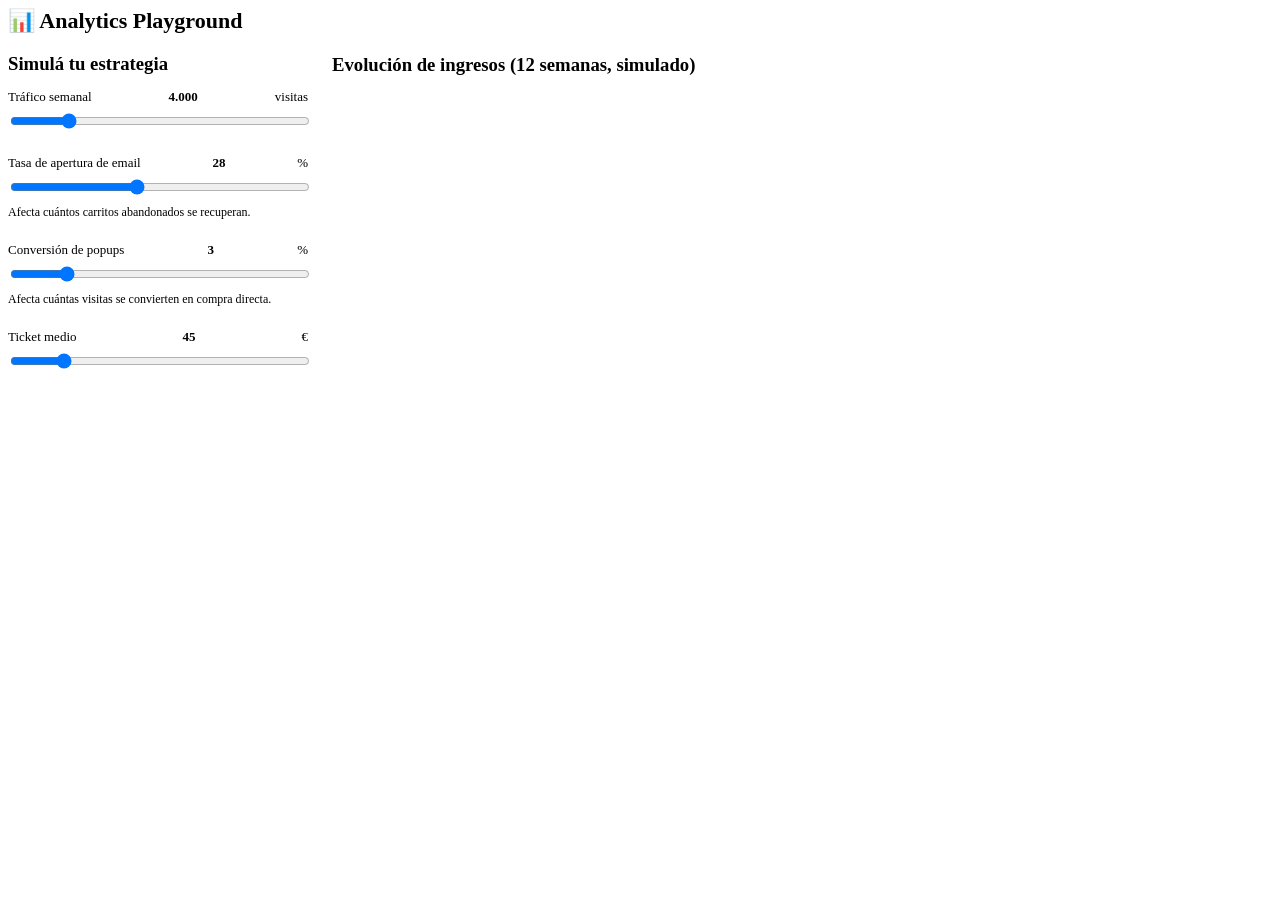
==== analytics-playground.html @ df970a4e "Add files via upload" ====
<!DOCTYPE html>
<html lang="es">
<head>
<meta charset="UTF-8" />
<meta name="viewport" content="width=device-width, initial-scale=1.0" />
<title>Flowmatic Demo — Analytics Playground</title>
<link rel="stylesheet" href="../css/tokens.css" />
<link rel="stylesheet" href="../css/layout.css" />
<link rel="stylesheet" href="../css/components.css" />
<style>
  .ap-layout { display: grid; grid-template-columns: 300px 1fr; gap: 24px; }
  @media (max-width: 900px) { .ap-layout { grid-template-columns: 1fr; } }
  .ap-slider-row { margin-bottom: 22px; }
  .ap-slider-row label { display: flex; justify-content: space-between; font-size: 13px; margin-bottom: 6px; color: var(--color-text-body); }
  .ap-slider-row output { color: var(--color-primary); font-weight: 600; }
  .ap-slider-row input[type="range"] { width: 100%; }
  .ap-chart { width: 100%; height: 120px; }
  .ap-chart path { fill: none; stroke: var(--color-primary); stroke-width: 2.5; }
  .ap-explain { font-size: 12px; color: var(--color-text-muted); margin-top: 6px; }
</style>
</head>
<body>
  <div class="app-shell">
    <aside class="sidebar" id="sidebar-root"></aside>
    <main class="main">
      <header class="topbar">
        <h1 class="page-title" style="margin:0; font-size:22px;">📊 Analytics Playground</h1>
      </header>
      <div class="content ap-layout">
        <div class="card">
          <h3 style="margin-bottom:14px;">Simulá tu estrategia</h3>
          <div class="ap-slider-row">
            <label>Tráfico semanal <output id="out-traffic">4.000</output> visitas</label>
            <input type="range" id="in-traffic" min="500" max="20000" step="100" value="4000" />
          </div>
          <div class="ap-slider-row">
            <label>Tasa de apertura de email <output id="out-open">28</output>%</label>
            <input type="range" id="in-open" min="5" max="60" step="1" value="28" />
            <div class="ap-explain">Afecta cuántos carritos abandonados se recuperan.</div>
          </div>
          <div class="ap-slider-row">
            <label>Conversión de popups <output id="out-popup">3</output>%</label>
            <input type="range" id="in-popup" min="0.5" max="15" step="0.5" value="3" />
            <div class="ap-explain">Afecta cuántas visitas se convierten en compra directa.</div>
          </div>
          <div class="ap-slider-row">
            <label>Ticket medio <output id="out-ticket">45</output>€</label>
            <input type="range" id="in-ticket" min="15" max="200" step="5" value="45" />
          </div>
        </div>

        <div>
          <div class="grid grid--3" id="ap-kpis"></div>
          <div class="card" style="margin-top:20px;">
            <h3 style="margin-bottom:10px;">Evolución de ingresos (12 semanas, simulado)</h3>
            <svg class="ap-chart" id="ap-svg" viewBox="0 0 400 120" preserveAspectRatio="none"></svg>
          </div>
        </div>
      </div>
    </main>
  </div>

  <script src="../js/icons.js"></script>
  <script src="../js/app.js"></script>
  <script src="../js/fake-data.js"></script>
  <script src="../js/analytics-playground.js"></script>
  <script>initShell({ base: "../", active: "analytics" });</script>
</body>
</html>
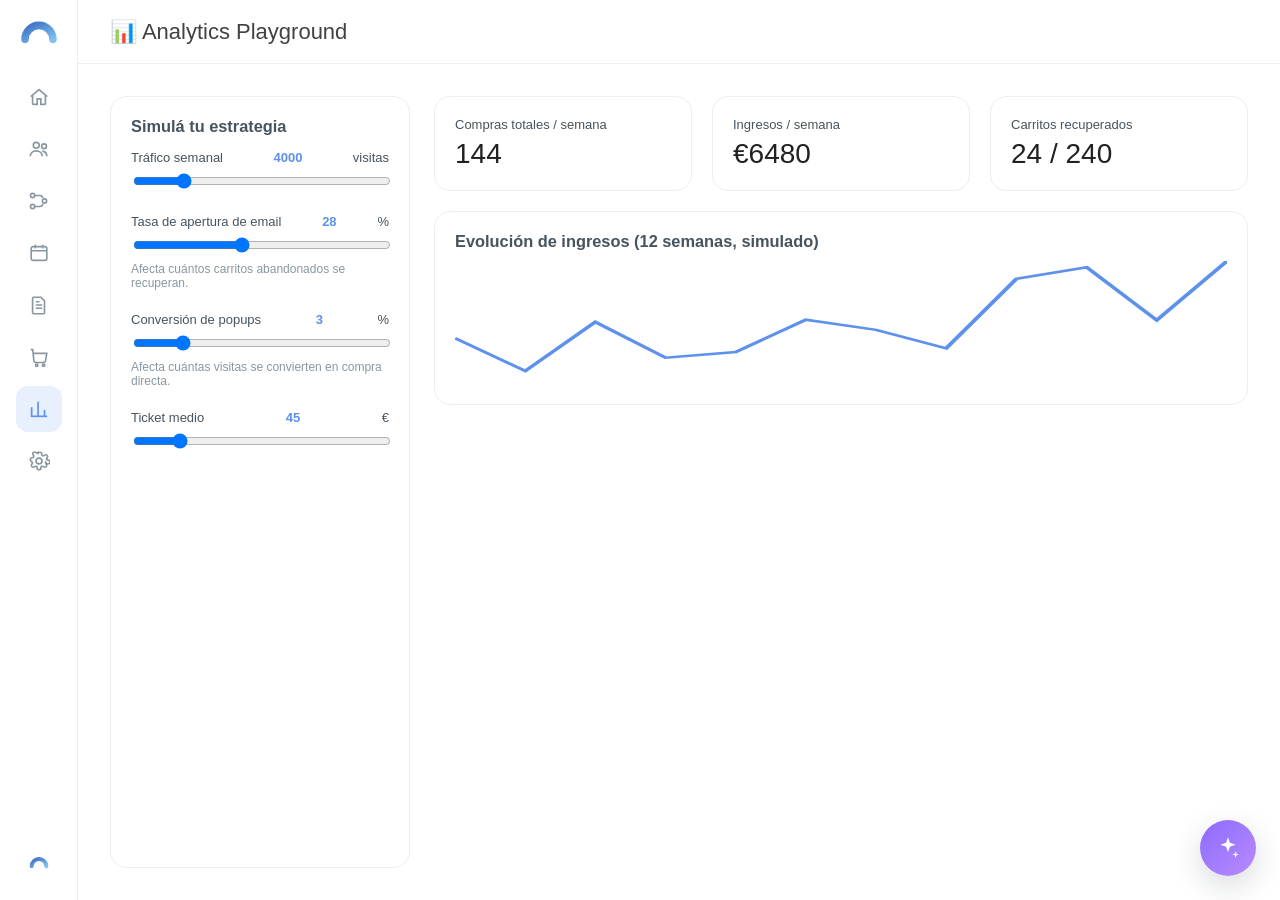
==== commit 1da15d7b: "Add files via upload" ====
--- a/analytics-playground.html
+++ b/analytics-playground.html
@@ -4,9 +4,9 @@
 <meta charset="UTF-8" />
 <meta name="viewport" content="width=device-width, initial-scale=1.0" />
 <title>Flowmatic Demo — Analytics Playground</title>
-<link rel="stylesheet" href="../css/tokens.css" />
-<link rel="stylesheet" href="../css/layout.css" />
-<link rel="stylesheet" href="../css/components.css" />
+<link rel="stylesheet" href="tokens.css" />
+<link rel="stylesheet" href="layout.css" />
+<link rel="stylesheet" href="components.css" />
 <style>
   .ap-layout { display: grid; grid-template-columns: 300px 1fr; gap: 24px; }
   @media (max-width: 900px) { .ap-layout { grid-template-columns: 1fr; } }
@@ -60,10 +60,10 @@
     </main>
   </div>
 
-  <script src="../js/icons.js"></script>
-  <script src="../js/app.js"></script>
-  <script src="../js/fake-data.js"></script>
-  <script src="../js/analytics-playground.js"></script>
-  <script>initShell({ base: "../", active: "analytics" });</script>
+  <script src="icons.js"></script>
+  <script src="app.js"></script>
+  <script src="fake-data.js"></script>
+  <script src="analytics-playground.js"></script>
+  <script>initShell({ base: "", active: "analytics" });</script>
 </body>
 </html>
--- a/tokens.css
+++ b/tokens.css
@@ -0,0 +1,63 @@
+/* =========================================================
+   DESIGN TOKENS
+   Inspirados en el panel real de Connectif (stage.connectif.cloud)
+   Fuente: análisis de CSS computado, agosto 2026.
+   ========================================================= */
+:root {
+  /* Color */
+  --color-primary: #5e91eb;
+  --color-primary-dark: #3f6fc4;
+  --color-primary-light: #e8f0fd;
+  --color-text-heading: #212121;
+  --color-text-strong: #424242;
+  --color-text-body: #47535d;
+  --color-text-muted: #8a97a1;
+  --color-bg: #ffffff;
+  --color-bg-soft: #f7f9fc;
+  --color-border: #eeeeee;
+  --color-success: #2e9e6b;
+  --color-success-bg: #e4f6ee;
+  --color-warning: #f0a83a;
+  --color-warning-bg: #fdf2e3;
+  --color-danger: #e2574c;
+  --color-danger-bg: #fceceb;
+  --color-info: #3aa0f0;
+
+  /* Copilot / AI theme (dark + purple) */
+  --copilot-bg: #14121f;
+  --copilot-bg-elevated: #1c1930;
+  --copilot-accent: #8b6bff;
+  --copilot-accent-2: #b98bff;
+  --copilot-text: #f4f2ff;
+
+  /* Node colors (workflow builder) */
+  --node-trigger: #7c5cfc;
+  --node-action-email: #f0a83a;
+  --node-action-system: #9aa4ad;
+  --node-action-web: #3aa0f0;
+  --node-ecommerce: #8a5cf6;
+  --node-condition-yes: #2e9e6b;
+  --node-condition-no: #e2574c;
+
+  /* Type */
+  --font-base: "Source Sans Pro", "Segoe UI", Helvetica, Arial, sans-serif;
+  --fs-body: 14px;
+  --fs-h1: 34px;
+  --fs-h2: 24px;
+  --fs-h3: 18px;
+  --fs-small: 12px;
+  --fw-regular: 400;
+  --fw-semibold: 600;
+  --fw-bold: 700;
+
+  /* Radius / shadow */
+  --radius-card: 16px;
+  --radius-btn: 4px;
+  --radius-pill: 999px;
+  --shadow-soft: 0 2px 10px rgba(20, 30, 45, 0.06);
+  --shadow-float: 0 10px 30px rgba(20, 30, 45, 0.16);
+
+  /* Layout */
+  --sidebar-width: 78px;
+  --topbar-height: 64px;
+}
--- a/layout.css
+++ b/layout.css
@@ -0,0 +1,265 @@
+* { box-sizing: border-box; }
+html, body {
+  margin: 0;
+  padding: 0;
+  font-family: var(--font-base);
+  font-size: var(--fs-body);
+  color: var(--color-text-body);
+  background: var(--color-bg);
+}
+
+a { color: var(--color-primary); text-decoration: none; }
+a:hover { text-decoration: underline; }
+
+h1, h2, h3, p { margin: 0; }
+
+.app-shell {
+  display: flex;
+  min-height: 100vh;
+}
+
+/* Sidebar */
+.sidebar {
+  width: var(--sidebar-width);
+  flex-shrink: 0;
+  background: #fff;
+  border-right: 1px solid var(--color-border);
+  display: flex;
+  flex-direction: column;
+  align-items: center;
+  padding: 14px 0;
+  position: sticky;
+  top: 0;
+  height: 100vh;
+}
+
+.sidebar__logo {
+  width: 38px;
+  height: 38px;
+  margin-bottom: 22px;
+}
+
+.sidebar__nav {
+  display: flex;
+  flex-direction: column;
+  gap: 6px;
+  flex: 1;
+}
+
+.sidebar__item {
+  width: 46px;
+  height: 46px;
+  border-radius: 12px;
+  display: flex;
+  align-items: center;
+  justify-content: center;
+  color: #8a97a1;
+  cursor: pointer;
+  transition: background 0.15s, color 0.15s;
+  position: relative;
+}
+
+.sidebar__item svg { width: 22px; height: 22px; }
+
+.sidebar__item:hover,
+.sidebar__item.active {
+  background: var(--color-primary-light);
+  color: var(--color-primary);
+}
+
+.sidebar__item .tooltip {
+  position: absolute;
+  left: 56px;
+  top: 50%;
+  transform: translateY(-50%);
+  background: #222;
+  color: #fff;
+  padding: 6px 10px;
+  border-radius: 6px;
+  font-size: 12px;
+  white-space: nowrap;
+  opacity: 0;
+  pointer-events: none;
+  transition: opacity 0.15s;
+}
+.sidebar__item:hover .tooltip { opacity: 1; }
+
+.sidebar__footer {
+  display: flex;
+  flex-direction: column;
+  align-items: center;
+  gap: 10px;
+}
+
+/* Main content */
+.main {
+  flex: 1;
+  min-width: 0;
+  display: flex;
+  flex-direction: column;
+}
+
+.topbar {
+  height: var(--topbar-height);
+  display: flex;
+  align-items: center;
+  justify-content: space-between;
+  padding: 0 32px;
+  border-bottom: 1px solid var(--color-border);
+}
+
+.content {
+  padding: 32px;
+  flex: 1;
+}
+
+.page-title {
+  font-size: var(--fs-h1);
+  font-weight: var(--fw-regular);
+  color: var(--color-text-strong);
+  margin-bottom: 24px;
+}
+
+.section-title {
+  font-size: var(--fs-h2);
+  font-weight: var(--fw-regular);
+  color: var(--color-text-heading);
+  margin: 32px 0 16px;
+}
+
+.grid {
+  display: grid;
+  gap: 20px;
+}
+.grid--3 { grid-template-columns: repeat(3, 1fr); }
+.grid--2 { grid-template-columns: repeat(2, 1fr); }
+
+@media (max-width: 900px) {
+  .grid--3, .grid--2 { grid-template-columns: 1fr; }
+  .sidebar { display: none; }
+}
+
+/* Copilot floating button + panel */
+.copilot-fab {
+  position: fixed;
+  right: 24px;
+  bottom: 24px;
+  width: 56px;
+  height: 56px;
+  border-radius: 50%;
+  background: linear-gradient(135deg, var(--copilot-accent), var(--copilot-accent-2));
+  display: flex;
+  align-items: center;
+  justify-content: center;
+  cursor: pointer;
+  box-shadow: var(--shadow-float);
+  z-index: 50;
+  border: none;
+}
+.copilot-fab svg { width: 26px; height: 26px; color: #fff; }
+
+.copilot-panel {
+  position: fixed;
+  right: 24px;
+  bottom: 92px;
+  width: 380px;
+  max-height: 70vh;
+  background: var(--copilot-bg);
+  color: var(--copilot-text);
+  border-radius: 20px;
+  box-shadow: var(--shadow-float);
+  display: none;
+  flex-direction: column;
+  overflow: hidden;
+  z-index: 50;
+  border: 1px solid rgba(139, 107, 255, 0.35);
+}
+.copilot-panel.open { display: flex; }
+
+.copilot-panel__header {
+  padding: 16px 18px;
+  display: flex;
+  align-items: center;
+  justify-content: space-between;
+  border-bottom: 1px solid rgba(255,255,255,0.08);
+}
+.copilot-panel__header strong {
+  background: linear-gradient(90deg, var(--copilot-accent), var(--copilot-accent-2));
+  -webkit-background-clip: text;
+  background-clip: text;
+  color: transparent;
+  font-size: 18px;
+}
+.copilot-panel__close {
+  background: none; border: none; color: #fff; opacity: 0.6; cursor: pointer; font-size: 18px;
+}
+
+.copilot-panel__body {
+  padding: 16px 18px;
+  overflow-y: auto;
+  flex: 1;
+  display: flex;
+  flex-direction: column;
+  gap: 10px;
+}
+
+.copilot-msg {
+  padding: 10px 14px;
+  border-radius: 14px;
+  font-size: 13px;
+  line-height: 1.5;
+  max-width: 88%;
+}
+.copilot-msg--bot {
+  background: var(--copilot-bg-elevated);
+  align-self: flex-start;
+}
+.copilot-msg--user {
+  background: linear-gradient(135deg, var(--copilot-accent), var(--copilot-accent-2));
+  align-self: flex-end;
+  color: #fff;
+}
+
+.copilot-suggestions {
+  display: flex;
+  flex-direction: column;
+  gap: 8px;
+  margin-top: 6px;
+}
+.copilot-suggestion {
+  background: var(--copilot-bg-elevated);
+  border: 1px solid rgba(255,255,255,0.06);
+  color: var(--copilot-text);
+  padding: 10px 12px;
+  border-radius: 10px;
+  font-size: 13px;
+  text-align: left;
+  cursor: pointer;
+}
+.copilot-suggestion:hover { border-color: var(--copilot-accent); }
+
+.copilot-panel__input {
+  padding: 12px 14px;
+  border-top: 1px solid rgba(255,255,255,0.08);
+  display: flex;
+  gap: 8px;
+}
+.copilot-panel__input input {
+  flex: 1;
+  background: var(--copilot-bg-elevated);
+  border: 1px solid rgba(139,107,255,0.4);
+  border-radius: 10px;
+  padding: 10px 12px;
+  color: #fff;
+  font-family: var(--font-base);
+  font-size: 13px;
+}
+.copilot-panel__input button {
+  background: linear-gradient(135deg, var(--copilot-accent), var(--copilot-accent-2));
+  border: none;
+  color: #fff;
+  border-radius: 10px;
+  padding: 0 14px;
+  cursor: pointer;
+  font-weight: var(--fw-semibold);
+}
--- a/components.css
+++ b/components.css
@@ -0,0 +1,89 @@
+/* Cards */
+.card {
+  background: #fff;
+  border: 0.8px solid var(--color-border);
+  border-radius: var(--radius-card);
+  padding: 20px;
+}
+.card--soft { background: var(--color-bg-soft); border: none; }
+
+.kpi-card .kpi-label { color: var(--color-text-body); font-size: 13px; margin-bottom: 6px; }
+.kpi-card .kpi-value { font-size: 28px; color: var(--color-text-heading); }
+.kpi-card .kpi-sub { font-size: 12px; color: var(--color-text-muted); margin-top: 4px; }
+.kpi-card progress {
+  width: 100%; height: 6px; margin-top: 10px; appearance: none; border: none;
+}
+.kpi-card progress::-webkit-progress-bar { background: #eef1f5; border-radius: 4px; }
+.kpi-card progress::-webkit-progress-value { background: var(--color-primary); border-radius: 4px; }
+
+/* Buttons */
+.btn {
+  display: inline-flex;
+  align-items: center;
+  gap: 8px;
+  border: none;
+  border-radius: var(--radius-btn);
+  padding: 10px 20px;
+  font-family: var(--font-base);
+  font-size: 15px;
+  cursor: pointer;
+  transition: filter 0.15s, transform 0.05s;
+}
+.btn:active { transform: translateY(1px); }
+.btn--primary { background: var(--color-primary); color: #fff; }
+.btn--primary:hover { filter: brightness(1.06); }
+.btn--ghost { background: transparent; color: var(--color-primary); border: 1px solid var(--color-primary); }
+.btn--dark { background: #222; color: #fff; }
+.btn--success { background: var(--color-success); color: #fff; }
+.btn--sm { padding: 6px 14px; font-size: 13px; }
+
+/* Chips */
+.chip {
+  display: inline-flex;
+  align-items: center;
+  gap: 6px;
+  padding: 4px 12px;
+  border-radius: var(--radius-pill);
+  font-size: 12px;
+  font-weight: var(--fw-semibold);
+}
+.chip--draft { background: #eceff1; color: #607080; }
+.chip--active { background: var(--color-success-bg); color: var(--color-success); }
+.chip--scheduled { background: #e3f0fd; color: var(--color-info); }
+.chip--warning { background: var(--color-warning-bg); color: var(--color-warning); }
+
+/* Workflow node palette (used across pages) */
+.wf-node {
+  width: 140px;
+  border-radius: 14px;
+  padding: 14px 10px;
+  color: #fff;
+  text-align: center;
+  font-size: 13px;
+  font-weight: var(--fw-semibold);
+  cursor: grab;
+  user-select: none;
+  box-shadow: var(--shadow-soft);
+}
+.wf-node .wf-node__icon { font-size: 20px; display: block; margin-bottom: 6px; }
+.wf-node--trigger { background: var(--node-trigger); border-radius: 50% / 30%; }
+.wf-node--email { background: var(--node-action-email); }
+.wf-node--system { background: var(--node-action-system); }
+.wf-node--web { background: var(--node-action-web); }
+.wf-node--ecommerce { background: var(--node-ecommerce); }
+.wf-node--condition { background: #fff; color: #333; border: 2px dashed #c9cfd6; }
+
+.wf-node.placed { cursor: default; }
+.wf-node.correct { outline: 3px solid var(--color-success); }
+.wf-node.incorrect { outline: 3px solid var(--color-danger); }
+
+/* Generic pill badge */
+.badge {
+  display: inline-block;
+  padding: 2px 10px;
+  border-radius: var(--radius-pill);
+  font-size: 11px;
+  font-weight: var(--fw-semibold);
+  background: var(--color-primary-light);
+  color: var(--color-primary);
+}
